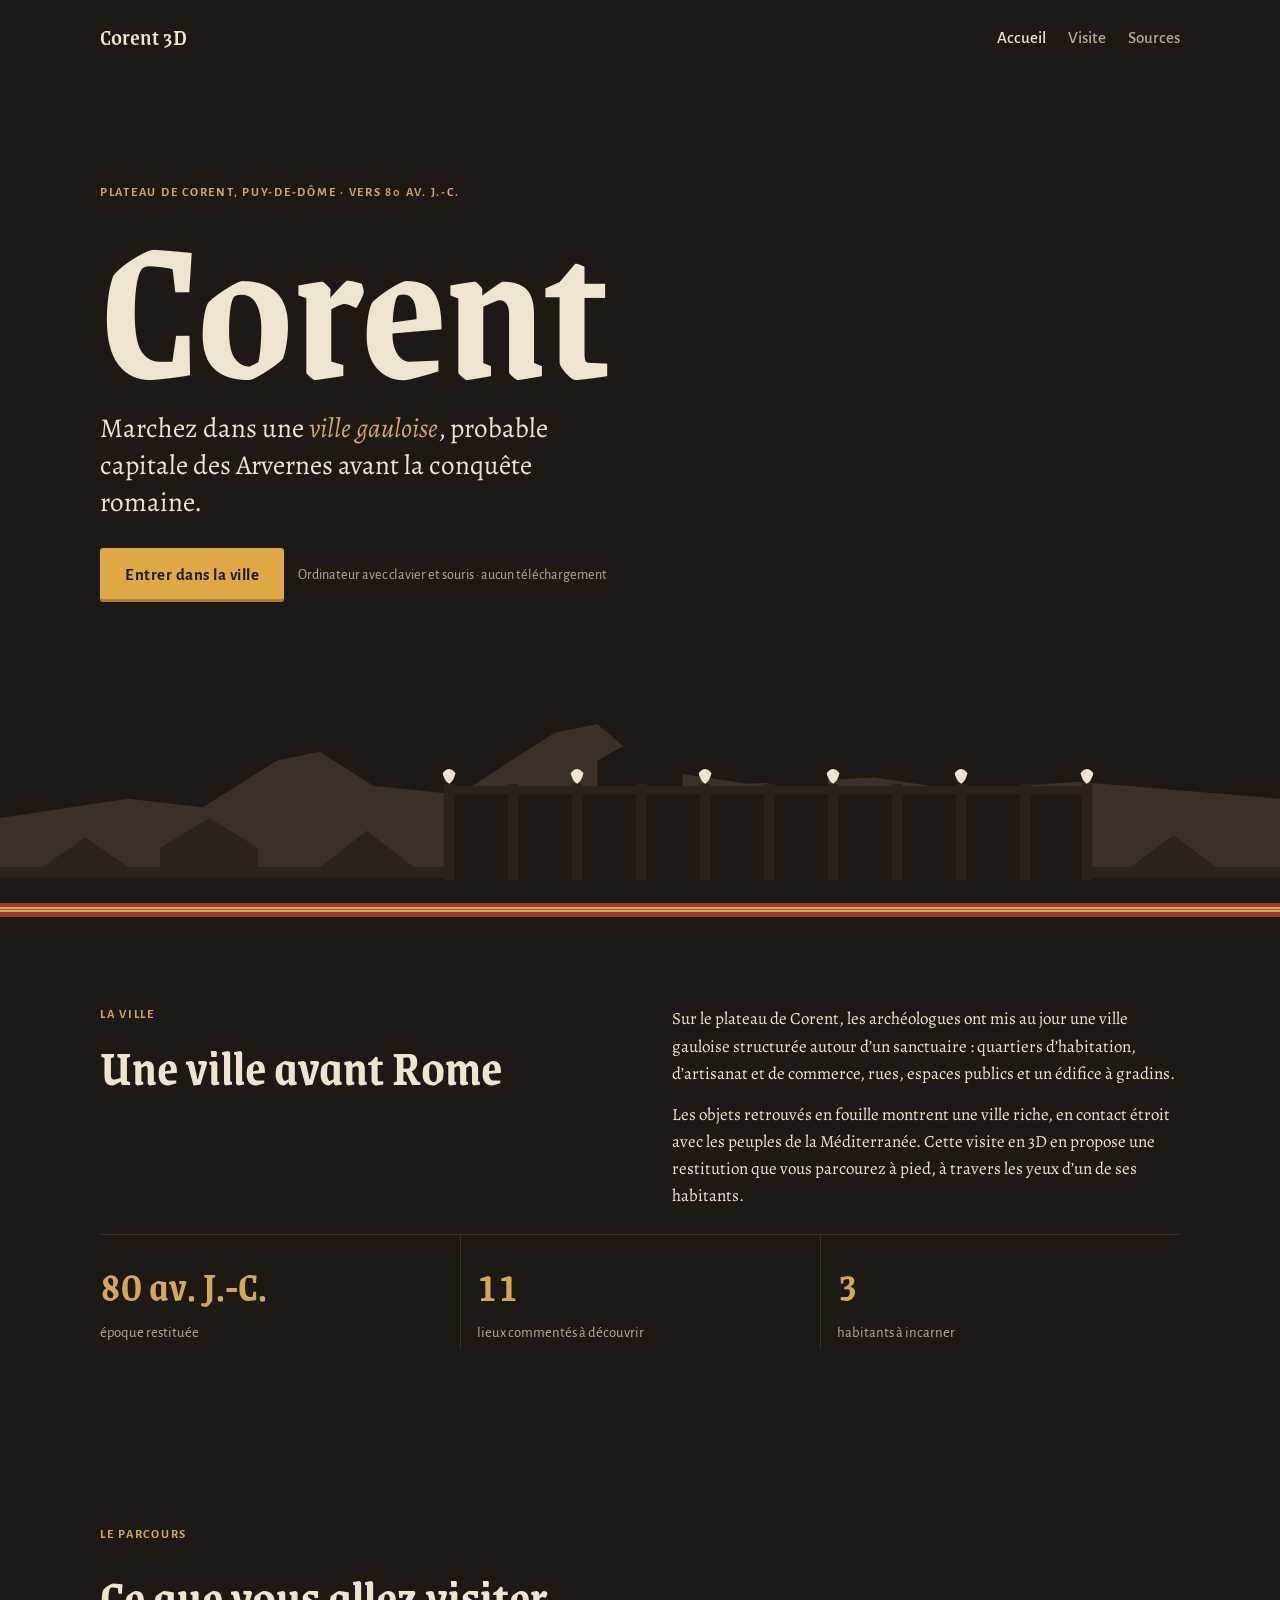
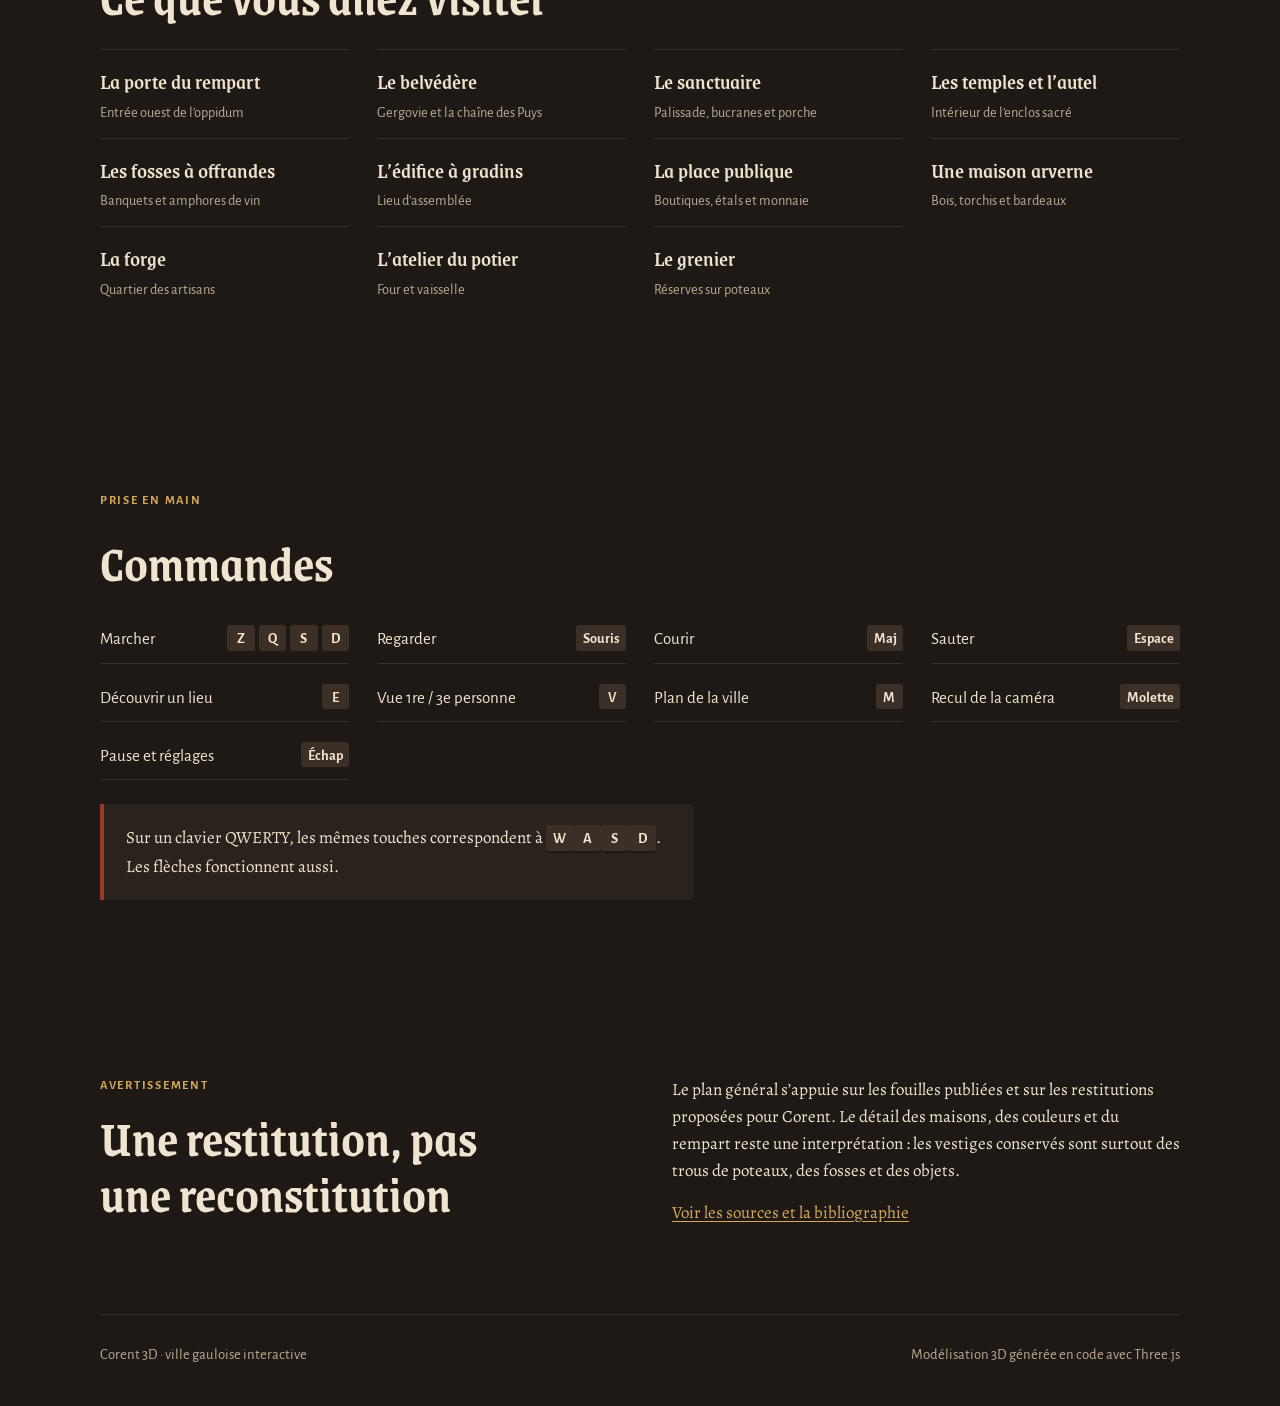
==== index.html @ 4a15357b "Add files via upload" ====
<!doctype html>
<html lang="fr">
<head>
  <meta charset="utf-8">
  <meta name="viewport" content="width=device-width, initial-scale=1, viewport-fit=cover">
  <title>Corent 3D</title>
  <meta name="claude:viewport-fit-sides" content="cover">
  <meta name="description" content="Incarnez un habitant de Corent et parcourez en 3D la ville gauloise des Arvernes, vers 80 av. J.-C.">
  <link rel="preconnect" href="https://fonts.googleapis.com">
  <link rel="preconnect" href="https://fonts.gstatic.com" crossorigin>
  <link rel="stylesheet" href="https://fonts.googleapis.com/css2?family=Alegreya:ital,wght@0,400;0,600;1,400&family=Alegreya+Sans:wght@500;700&family=Grenze:wght@500;600&display=swap">
  <link rel="stylesheet" href="css/commun.css">
  <link rel="stylesheet" href="css/site.css">
</head>
<body>
  <div class="page">
    <header class="entete conteneur">
      <a class="marque" href="index.html">Corent 3D</a>
      <nav class="nav" aria-label="Navigation principale">
        <a href="index.html" aria-current="page">Accueil</a>
        <a href="jeu.html">Visite</a>
        <a href="a-propos.html">Sources</a>
      </nav>
    </header>

    <section class="ouverture conteneur">
      <p class="etiquette">Plateau de Corent, Puy-de-Dôme · vers 80 av. J.-C.</p>
      <h1>Corent</h1>
      <p class="sous-titre">Marchez dans une <em>ville gauloise</em>, probable capitale des Arvernes avant la conquête romaine.</p>
      <div class="actions">
        <a class="bouton" href="jeu.html">Entrer dans la ville</a>
        <small>Ordinateur avec clavier et souris · aucun téléchargement</small>
      </div>
    </section>
  </div>

  <svg class="silhouette" viewBox="0 0 1200 230" preserveAspectRatio="xMidYMax slice" role="img" aria-label="Silhouette de la ville : toits, palissade du sanctuaire et volcans au loin">
    <path d="M0 150 L120 132 L190 140 L260 96 L300 88 L350 120 L430 128 L520 70 L560 62 L610 104 L700 118 L820 112 L900 124 L1010 116 L1200 132 L1200 230 L0 230 Z" fill="#3a3028"/>
    <path d="M0 196 L40 196 L80 168 L120 196 L150 196 L150 178 L196 150 L242 178 L242 196 L300 196 L344 162 L388 196 L420 196 L420 120 L1020 120 L1020 196 L1060 196 L1100 166 L1140 196 L1200 196 L1200 230 L0 230 Z" fill="#2a231d"/>
    <g fill="#1e1915">
      <rect x="0" y="206" width="1200" height="24"/>
      <path d="M560 120 L560 96 L600 74 L640 96 L640 120 Z"/>
      <path d="M720 120 L720 104 L748 88 L776 104 L776 120 Z"/>
    </g>
    <g fill="#1e1915">
      <rect x="420" y="128" width="600" height="80"/>
    </g>
    <g fill="#2a231d">
      <rect x="416" y="118" width="10" height="90"/><rect x="476" y="118" width="10" height="90"/><rect x="536" y="118" width="10" height="90"/>
      <rect x="596" y="118" width="10" height="90"/><rect x="656" y="118" width="10" height="90"/><rect x="716" y="118" width="10" height="90"/>
      <rect x="776" y="118" width="10" height="90"/><rect x="836" y="118" width="10" height="90"/><rect x="896" y="118" width="10" height="90"/>
      <rect x="956" y="118" width="10" height="90"/><rect x="1014" y="118" width="10" height="90"/>
    </g>
    <g fill="#efe4cf">
      <path d="M415 108 q6 -8 12 0 q-2 8 -6 10 q-4 -2 -6 -10 Z"/><path d="M535 108 q6 -8 12 0 q-2 8 -6 10 q-4 -2 -6 -10 Z"/>
      <path d="M655 108 q6 -8 12 0 q-2 8 -6 10 q-4 -2 -6 -10 Z"/><path d="M775 108 q6 -8 12 0 q-2 8 -6 10 q-4 -2 -6 -10 Z"/>
      <path d="M895 108 q6 -8 12 0 q-2 8 -6 10 q-4 -2 -6 -10 Z"/><path d="M1013 108 q6 -8 12 0 q-2 8 -6 10 q-4 -2 -6 -10 Z"/>
    </g>
  </svg>
  <div class="bandes" aria-hidden="true"></div>

  <main class="page">
    <section class="section conteneur">
      <div class="deux-colonnes">
        <div>
          <p class="etiquette">La ville</p>
          <h2>Une ville avant Rome</h2>
        </div>
        <div class="lecture">
          <p>Sur le plateau de Corent, les archéologues ont mis au jour une ville gauloise structurée autour d’un sanctuaire : quartiers d’habitation, d’artisanat et de commerce, rues, espaces publics et un édifice à gradins.</p>
          <p>Les objets retrouvés en fouille montrent une ville riche, en contact étroit avec les peuples de la Méditerranée. Cette visite en 3D en propose une restitution que vous parcourez à pied, à travers les yeux d’un de ses habitants.</p>
        </div>
      </div>
      <div class="chiffres">
        <div class="chiffre"><strong>80 av. J.-C.</strong><span>époque restituée</span></div>
        <div class="chiffre"><strong>11</strong><span>lieux commentés à découvrir</span></div>
        <div class="chiffre"><strong>3</strong><span>habitants à incarner</span></div>
      </div>
    </section>

    <section class="section conteneur">
      <p class="etiquette">Le parcours</p>
      <h2>Ce que vous allez visiter</h2>
      <ul class="lieux">
        <li><strong>La porte du rempart</strong><span>Entrée ouest de l’oppidum</span></li>
        <li><strong>Le belvédère</strong><span>Gergovie et la chaîne des Puys</span></li>
        <li><strong>Le sanctuaire</strong><span>Palissade, bucranes et porche</span></li>
        <li><strong>Les temples et l’autel</strong><span>Intérieur de l’enclos sacré</span></li>
        <li><strong>Les fosses à offrandes</strong><span>Banquets et amphores de vin</span></li>
        <li><strong>L’édifice à gradins</strong><span>Lieu d’assemblée</span></li>
        <li><strong>La place publique</strong><span>Boutiques, étals et monnaie</span></li>
        <li><strong>Une maison arverne</strong><span>Bois, torchis et bardeaux</span></li>
        <li><strong>La forge</strong><span>Quartier des artisans</span></li>
        <li><strong>L’atelier du potier</strong><span>Four et vaisselle</span></li>
        <li><strong>Le grenier</strong><span>Réserves sur poteaux</span></li>
      </ul>
    </section>

    <section class="section conteneur">
      <p class="etiquette">Prise en main</p>
      <h2>Commandes</h2>
      <dl class="commandes">
        <div><dt>Marcher</dt><dd><kbd>Z</kbd><kbd>Q</kbd><kbd>S</kbd><kbd>D</kbd></dd></div>
        <div><dt>Regarder</dt><dd><kbd>Souris</kbd></dd></div>
        <div><dt>Courir</dt><dd><kbd>Maj</kbd></dd></div>
        <div><dt>Sauter</dt><dd><kbd>Espace</kbd></dd></div>
        <div><dt>Découvrir un lieu</dt><dd><kbd>E</kbd></dd></div>
        <div><dt>Vue 1re / 3e personne</dt><dd><kbd>V</kbd></dd></div>
        <div><dt>Plan de la ville</dt><dd><kbd>M</kbd></dd></div>
        <div><dt>Recul de la caméra</dt><dd><kbd>Molette</kbd></dd></div>
        <div><dt>Pause et réglages</dt><dd><kbd>Échap</kbd></dd></div>
      </dl>
      <p class="note lecture">Sur un clavier QWERTY, les mêmes touches correspondent à <kbd>W</kbd><kbd>A</kbd><kbd>S</kbd><kbd>D</kbd>. Les flèches fonctionnent aussi.</p>
    </section>

    <section class="section conteneur">
      <div class="deux-colonnes">
        <div>
          <p class="etiquette">Avertissement</p>
          <h2>Une restitution, pas une reconstitution</h2>
        </div>
        <div class="lecture">
          <p>Le plan général s’appuie sur les fouilles publiées et sur les restitutions proposées pour Corent. Le détail des maisons, des couleurs et du rempart reste une interprétation : les vestiges conservés sont surtout des trous de poteaux, des fosses et des objets.</p>
          <p><a href="a-propos.html">Voir les sources et la bibliographie</a></p>
        </div>
      </div>
    </section>
  </main>

  <footer class="page">
    <div class="pied conteneur">
      <span>Corent 3D · ville gauloise interactive</span>
      <span>Modélisation 3D générée en code avec Three.js</span>
    </div>
  </footer>
</body>
</html>
---- css/commun.css ----
/* commun.css — identité visuelle partagée par toutes les pages.
   Concept : l'enduit des murs de Corent. Fond de bois brûlé, texte couleur chaux,
   ocre et rouge des bandes peintes, bronze pour ce qui s'active. */
:root {
  --bois: #1e1915;          /* fond : bois noirci */
  --bois-2: #2a231d;        /* surfaces */
  --bois-3: #3a3028;        /* bordures, séparations */
  --chaux: #efe4cf;         /* texte principal */
  --chaux-2: #b9ab93;       /* texte secondaire */
  --ocre: #d4a85a;          /* enduit ocre */
  --rouge: #9b3a27;         /* bande rouge */
  --bronze: #e0a948;        /* actions, éléments actifs */
  --font-titre: "Grenze", "Palatino Linotype", Palatino, Georgia, serif;
  --font-texte: "Alegreya", Georgia, "Times New Roman", serif;
  --font-ui: "Alegreya Sans", "Segoe UI", system-ui, sans-serif;
  color-scheme: dark;
}

* { box-sizing: border-box; }
[hidden] { display: none !important; }

html { background: var(--bois); }
body {
  margin: 0;
  background: var(--bois);
  color: var(--chaux);
  font-family: var(--font-texte);
  font-size: 1.0625rem;
  line-height: 1.6;
}

h1, h2, h3 { font-family: var(--font-titre); font-weight: 600; line-height: 1.1; text-wrap: balance; margin: 0; }

a { color: var(--ocre); text-underline-offset: 3px; }
a:hover { color: var(--bronze); }

:focus-visible { outline: 2px solid var(--bronze); outline-offset: 3px; }

/* bandeau peint : motif des murs enduits de la place */
.bandes {
  height: 14px;
  background: linear-gradient(to bottom,
    var(--rouge) 0 30%, var(--ocre) 30% 44%, #a5583a 44% 52%, var(--ocre) 52% 66%, var(--rouge) 66% 100%);
}

.bouton {
  display: inline-flex; align-items: center; justify-content: center; gap: 0.6em;
  font-family: var(--font-ui); font-weight: 700; font-size: 1.05rem; letter-spacing: 0.03em;
  color: var(--bois); background: var(--bronze);
  border: 0; border-radius: 3px; padding: 0.8em 1.5em;
  text-decoration: none; cursor: pointer;
  box-shadow: inset 0 -3px 0 rgba(0,0,0,0.25);
  transition: transform 0.15s ease, background 0.15s ease;
}
.bouton:hover { background: #f0bb5a; color: var(--bois); transform: translateY(-1px); }
.bouton-discret {
  background: transparent; color: var(--chaux); box-shadow: inset 0 0 0 1px var(--bois-3);
}
.bouton-discret:hover { background: var(--bois-2); color: var(--chaux); }

kbd {
  display: inline-block; min-width: 1.9em; padding: 0.15em 0.45em;
  font-family: var(--font-ui); font-weight: 700; font-size: 0.85em; text-align: center;
  color: var(--chaux); background: var(--bois-3);
  border-radius: 3px; box-shadow: inset 0 -2px 0 rgba(0,0,0,0.45);
}

.etiquette {
  font-family: var(--font-ui); font-weight: 700; font-size: 0.78rem;
  letter-spacing: 0.14em; text-transform: uppercase; color: var(--ocre);
}

@media (prefers-reduced-motion: reduce) {
  *, *::before, *::after { animation: none !important; transition: none !important; }
}
---- css/site.css ----
/* site.css — pages d'accueil et « à propos ». Mise en page : une colonne de lecture,
   un bandeau d'ouverture sur la silhouette des toits, des sections séparées par le motif peint. */
.page { padding-left: max(16px, env(safe-area-inset-left, 0px)); padding-right: max(16px, env(safe-area-inset-right, 0px)); }
.conteneur { max-width: 1080px; margin: 0 auto; }
.lecture { max-width: 66ch; }

.entete {
  display: flex; justify-content: space-between; align-items: center; gap: 16px;
  padding-block: 18px;
  font-family: var(--font-ui); font-weight: 500;
}
.marque { font-family: var(--font-titre); font-size: 1.5rem; color: var(--chaux); text-decoration: none; }
.nav { display: flex; gap: 22px; }
.nav a { color: var(--chaux-2); text-decoration: none; }
.nav a:hover, .nav a[aria-current="page"] { color: var(--chaux); }

/* ouverture */
.ouverture { position: relative; padding-block: clamp(40px, 9vw, 96px) 0; }
.ouverture h1 {
  font-size: clamp(5rem, 19vw, 13rem); line-height: 0.85; letter-spacing: -0.01em;
  color: var(--chaux);
}
.ouverture .sous-titre {
  margin: 18px 0 0; max-width: 34ch;
  font-family: var(--font-texte); font-size: clamp(1.25rem, 2.6vw, 1.7rem); line-height: 1.35; color: var(--chaux);
}
.ouverture .sous-titre em { color: var(--ocre); font-style: italic; }
.actions { display: flex; flex-wrap: wrap; gap: 14px; align-items: center; margin-top: 28px; }
.actions small { font-family: var(--font-ui); color: var(--chaux-2); }

.silhouette { display: block; width: 100%; height: auto; margin-top: clamp(28px, 6vw, 56px); }

/* sections */
.section { padding-block: clamp(48px, 8vw, 88px); display: grid; gap: 24px; }
.section h2 { font-size: clamp(2.2rem, 5vw, 3.2rem); }
.section p { margin: 0; }
.deux-colonnes { display: grid; grid-template-columns: minmax(0, 1fr) minmax(0, 1fr); gap: clamp(24px, 5vw, 64px); align-items: start; }
.deux-colonnes > div { display: grid; gap: 14px; }

.chiffres { display: grid; grid-template-columns: repeat(3, minmax(0, 1fr)); gap: 0; border-top: 1px solid var(--bois-3); }
.chiffre { padding: 18px 16px 4px 0; display: grid; gap: 2px; }
.chiffre + .chiffre { padding-left: 16px; border-left: 1px solid var(--bois-3); }
.chiffre strong { font-family: var(--font-titre); font-size: clamp(1.8rem, 4vw, 2.6rem); font-weight: 600; color: var(--ocre); font-variant-numeric: tabular-nums; }
.chiffre span { font-family: var(--font-ui); font-size: 0.92rem; color: var(--chaux-2); }

.lieux { list-style: none; margin: 0; padding: 0; display: grid; grid-template-columns: repeat(auto-fill, minmax(240px, 1fr)); gap: 0 28px; }
.lieux li { display: grid; gap: 2px; padding: 14px 0; border-top: 1px solid var(--bois-3); }
.lieux strong { font-family: var(--font-titre); font-size: 1.35rem; font-weight: 500; }
.lieux span { font-family: var(--font-ui); font-size: 0.9rem; color: var(--chaux-2); }

.commandes { display: grid; grid-template-columns: repeat(auto-fill, minmax(230px, 1fr)); gap: 10px 28px; margin: 0; }
.commandes div { display: flex; justify-content: space-between; align-items: center; gap: 12px; padding: 10px 0; border-bottom: 1px solid var(--bois-3); }
.commandes dt { font-family: var(--font-ui); color: var(--chaux); }
.commandes dd { margin: 0; display: flex; gap: 4px; }

.note { padding: 20px 22px; background: var(--bois-2); border-left: 4px solid var(--rouge); border-radius: 0 4px 4px 0; }

.sources { display: grid; gap: 10px; padding: 0; margin: 0; list-style: none; }
.sources li { padding-left: 18px; position: relative; }
.sources li::before { content: ""; position: absolute; left: 0; top: 0.7em; width: 8px; height: 2px; background: var(--ocre); }
.sources em { color: var(--chaux); }

.pied {
  padding-block: 28px 40px; border-top: 1px solid var(--bois-3);
  display: flex; flex-wrap: wrap; justify-content: space-between; gap: 12px;
  font-family: var(--font-ui); font-size: 0.92rem; color: var(--chaux-2);
}

@media (max-width: 720px) {
  .deux-colonnes { grid-template-columns: minmax(0, 1fr); }
  .chiffres { grid-template-columns: minmax(0, 1fr); }
  .chiffre + .chiffre { padding-left: 0; border-left: 0; border-top: 1px solid var(--bois-3); }
  .nav { gap: 14px; }
}
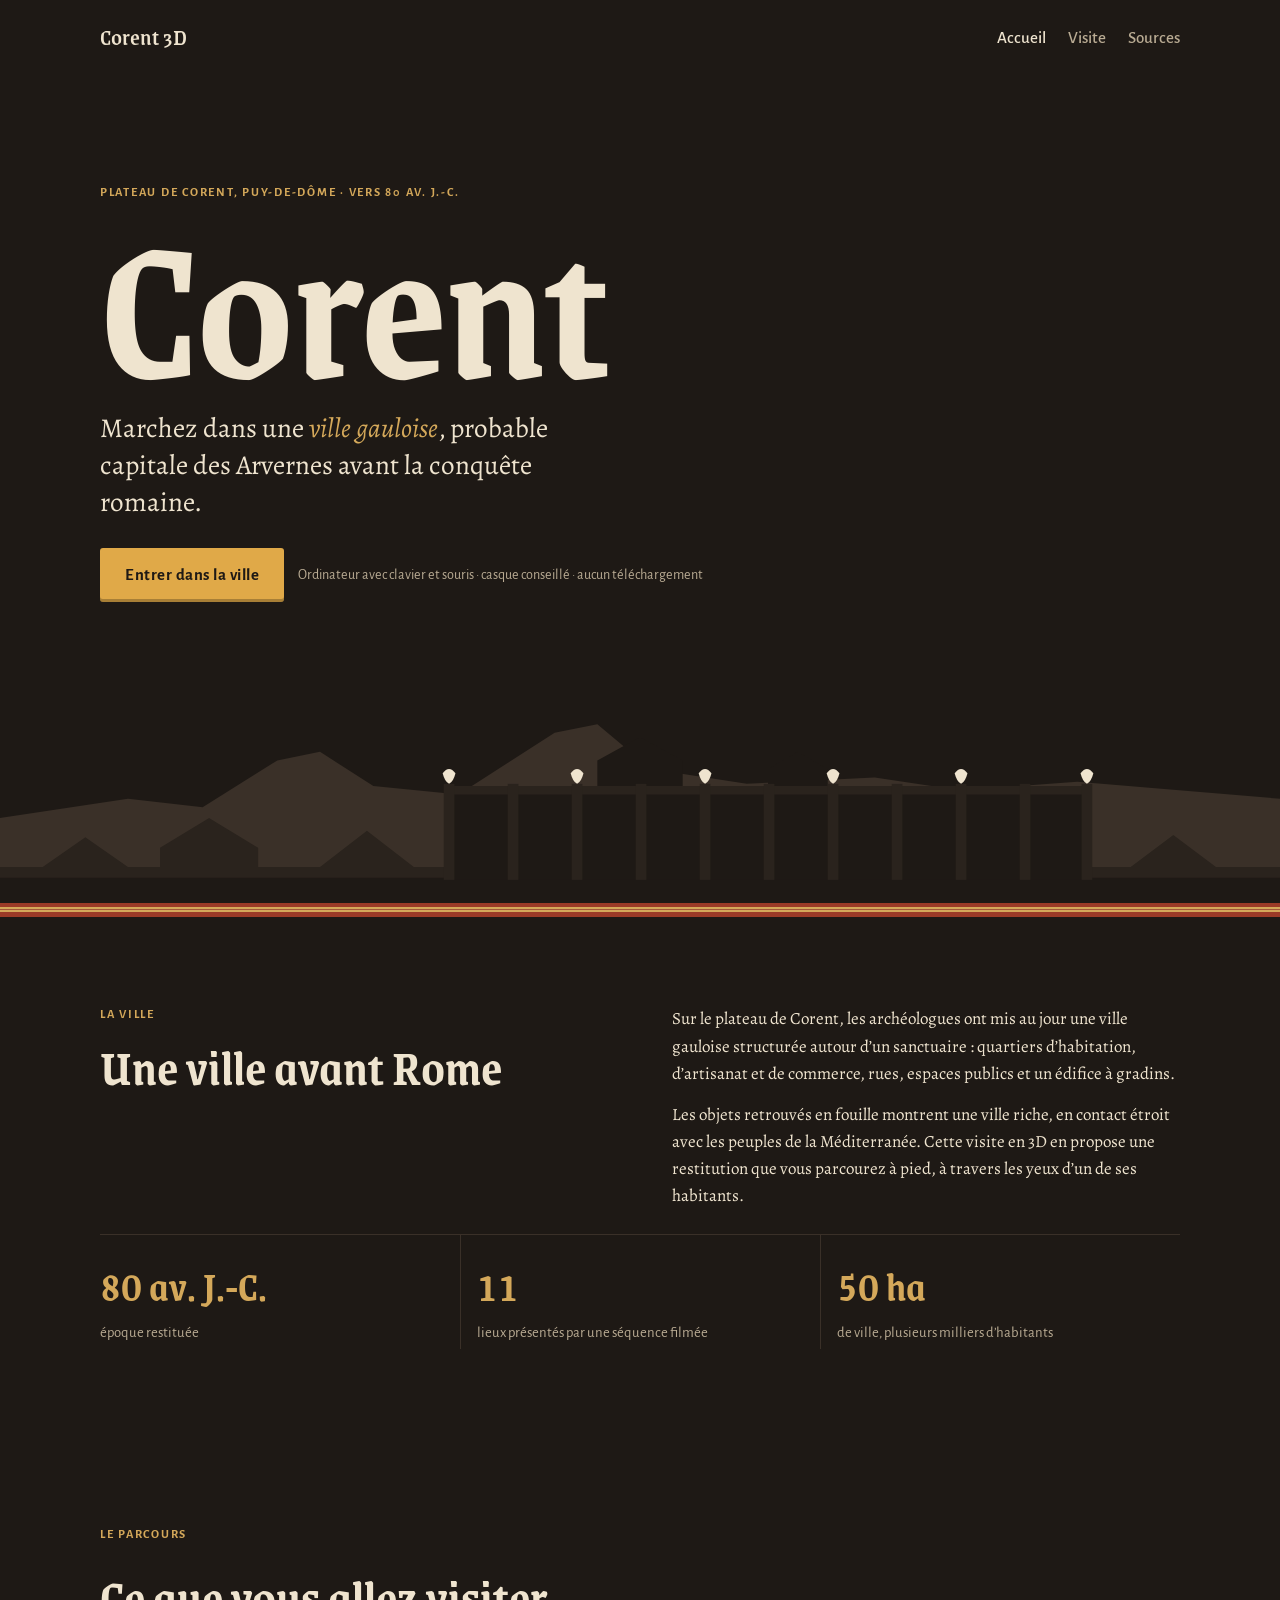
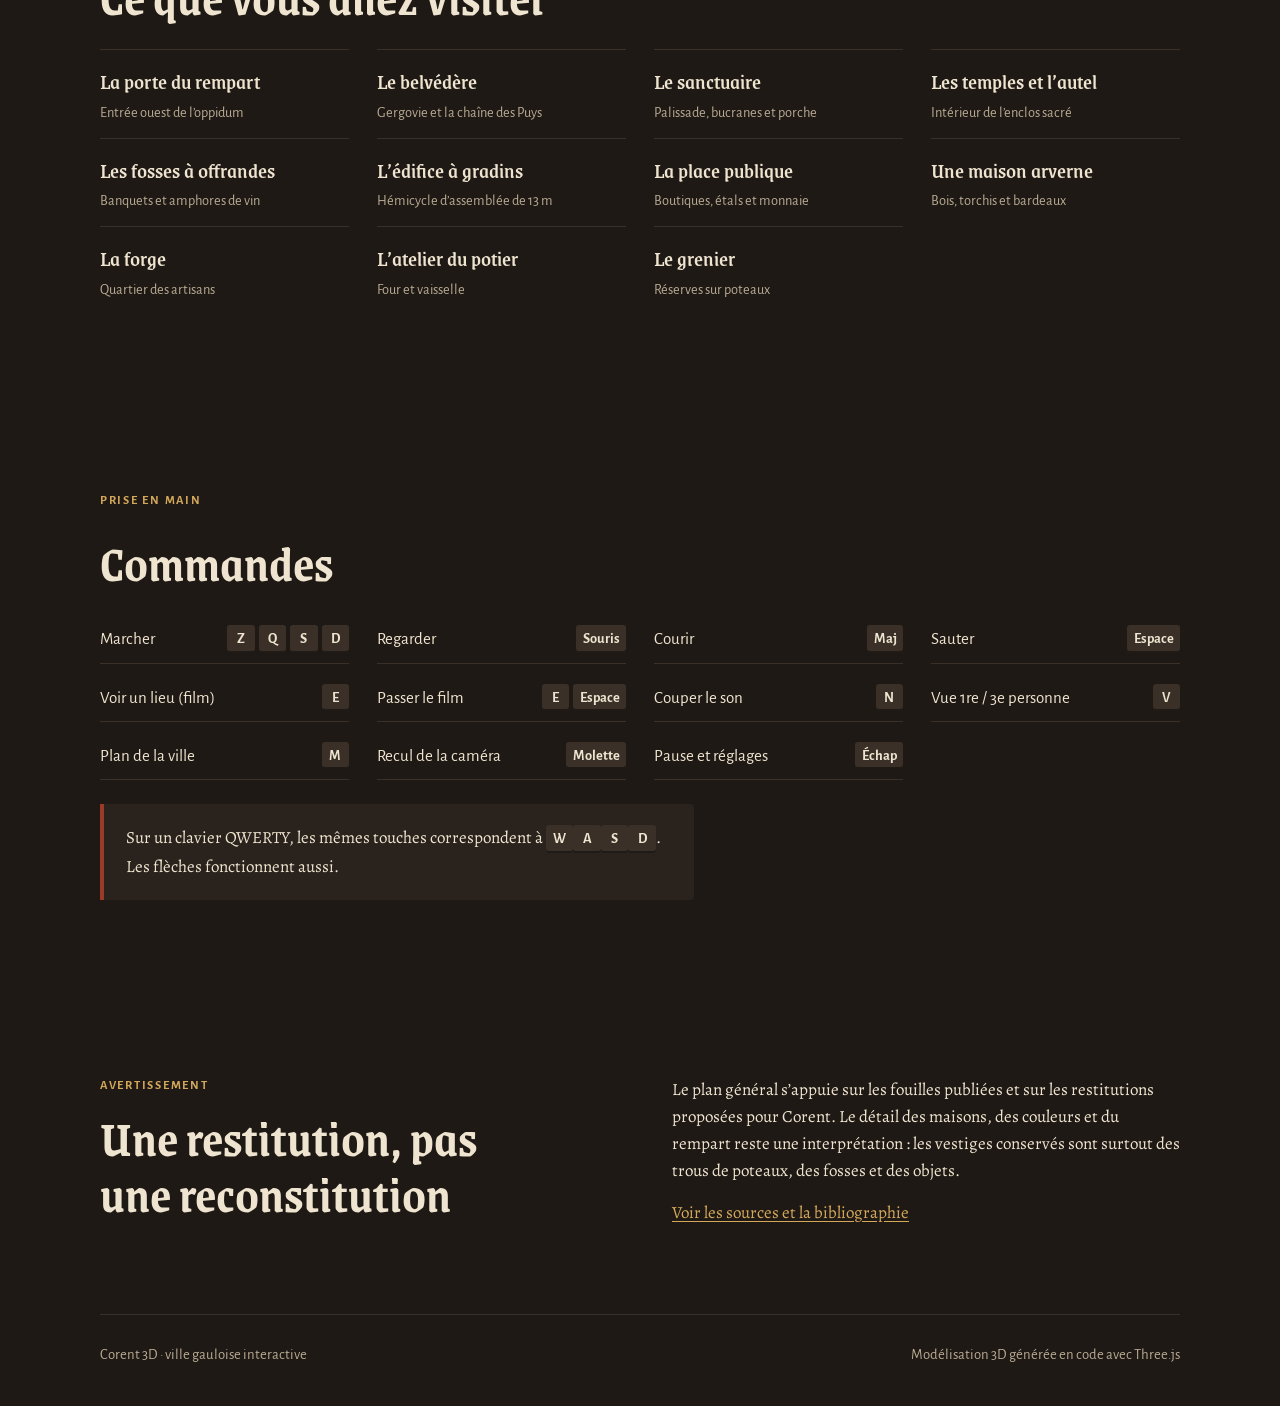
==== commit b253325f: "Add files via upload" ====
--- a/index.html
+++ b/index.html
@@ -29,7 +29,7 @@
       <p class="sous-titre">Marchez dans une <em>ville gauloise</em>, probable capitale des Arvernes avant la conquête romaine.</p>
       <div class="actions">
         <a class="bouton" href="jeu.html">Entrer dans la ville</a>
-        <small>Ordinateur avec clavier et souris · aucun téléchargement</small>
+        <small>Ordinateur avec clavier et souris · casque conseillé · aucun téléchargement</small>
       </div>
     </section>
   </div>
@@ -73,8 +73,8 @@
       </div>
       <div class="chiffres">
         <div class="chiffre"><strong>80 av. J.-C.</strong><span>époque restituée</span></div>
-        <div class="chiffre"><strong>11</strong><span>lieux commentés à découvrir</span></div>
-        <div class="chiffre"><strong>3</strong><span>habitants à incarner</span></div>
+        <div class="chiffre"><strong>11</strong><span>lieux présentés par une séquence filmée</span></div>
+        <div class="chiffre"><strong>50 ha</strong><span>de ville, plusieurs milliers d’habitants</span></div>
       </div>
     </section>
 
@@ -87,7 +87,7 @@
         <li><strong>Le sanctuaire</strong><span>Palissade, bucranes et porche</span></li>
         <li><strong>Les temples et l’autel</strong><span>Intérieur de l’enclos sacré</span></li>
         <li><strong>Les fosses à offrandes</strong><span>Banquets et amphores de vin</span></li>
-        <li><strong>L’édifice à gradins</strong><span>Lieu d’assemblée</span></li>
+        <li><strong>L’édifice à gradins</strong><span>Hémicycle d’assemblée de 13 m</span></li>
         <li><strong>La place publique</strong><span>Boutiques, étals et monnaie</span></li>
         <li><strong>Une maison arverne</strong><span>Bois, torchis et bardeaux</span></li>
         <li><strong>La forge</strong><span>Quartier des artisans</span></li>
@@ -104,7 +104,9 @@
         <div><dt>Regarder</dt><dd><kbd>Souris</kbd></dd></div>
         <div><dt>Courir</dt><dd><kbd>Maj</kbd></dd></div>
         <div><dt>Sauter</dt><dd><kbd>Espace</kbd></dd></div>
-        <div><dt>Découvrir un lieu</dt><dd><kbd>E</kbd></dd></div>
+        <div><dt>Voir un lieu (film)</dt><dd><kbd>E</kbd></dd></div>
+        <div><dt>Passer le film</dt><dd><kbd>E</kbd><kbd>Espace</kbd></dd></div>
+        <div><dt>Couper le son</dt><dd><kbd>N</kbd></dd></div>
         <div><dt>Vue 1re / 3e personne</dt><dd><kbd>V</kbd></dd></div>
         <div><dt>Plan de la ville</dt><dd><kbd>M</kbd></dd></div>
         <div><dt>Recul de la caméra</dt><dd><kbd>Molette</kbd></dd></div>
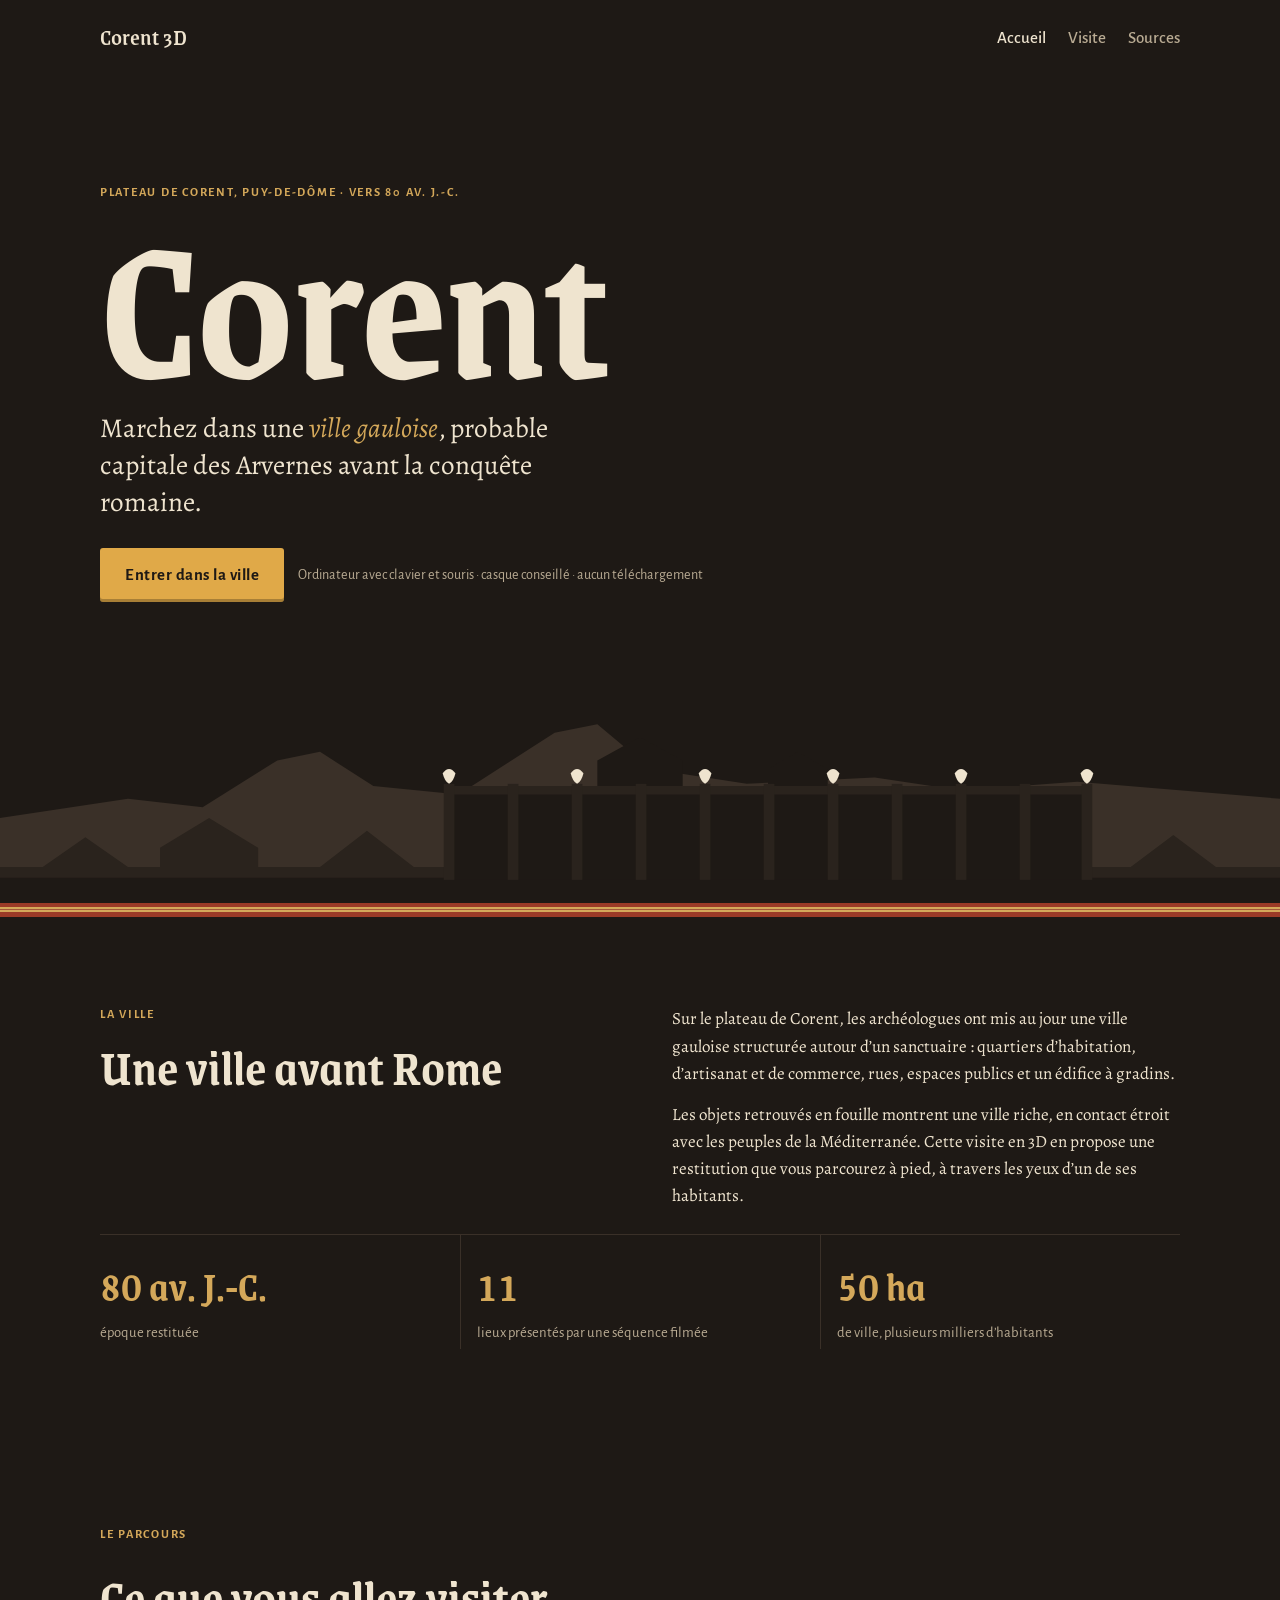
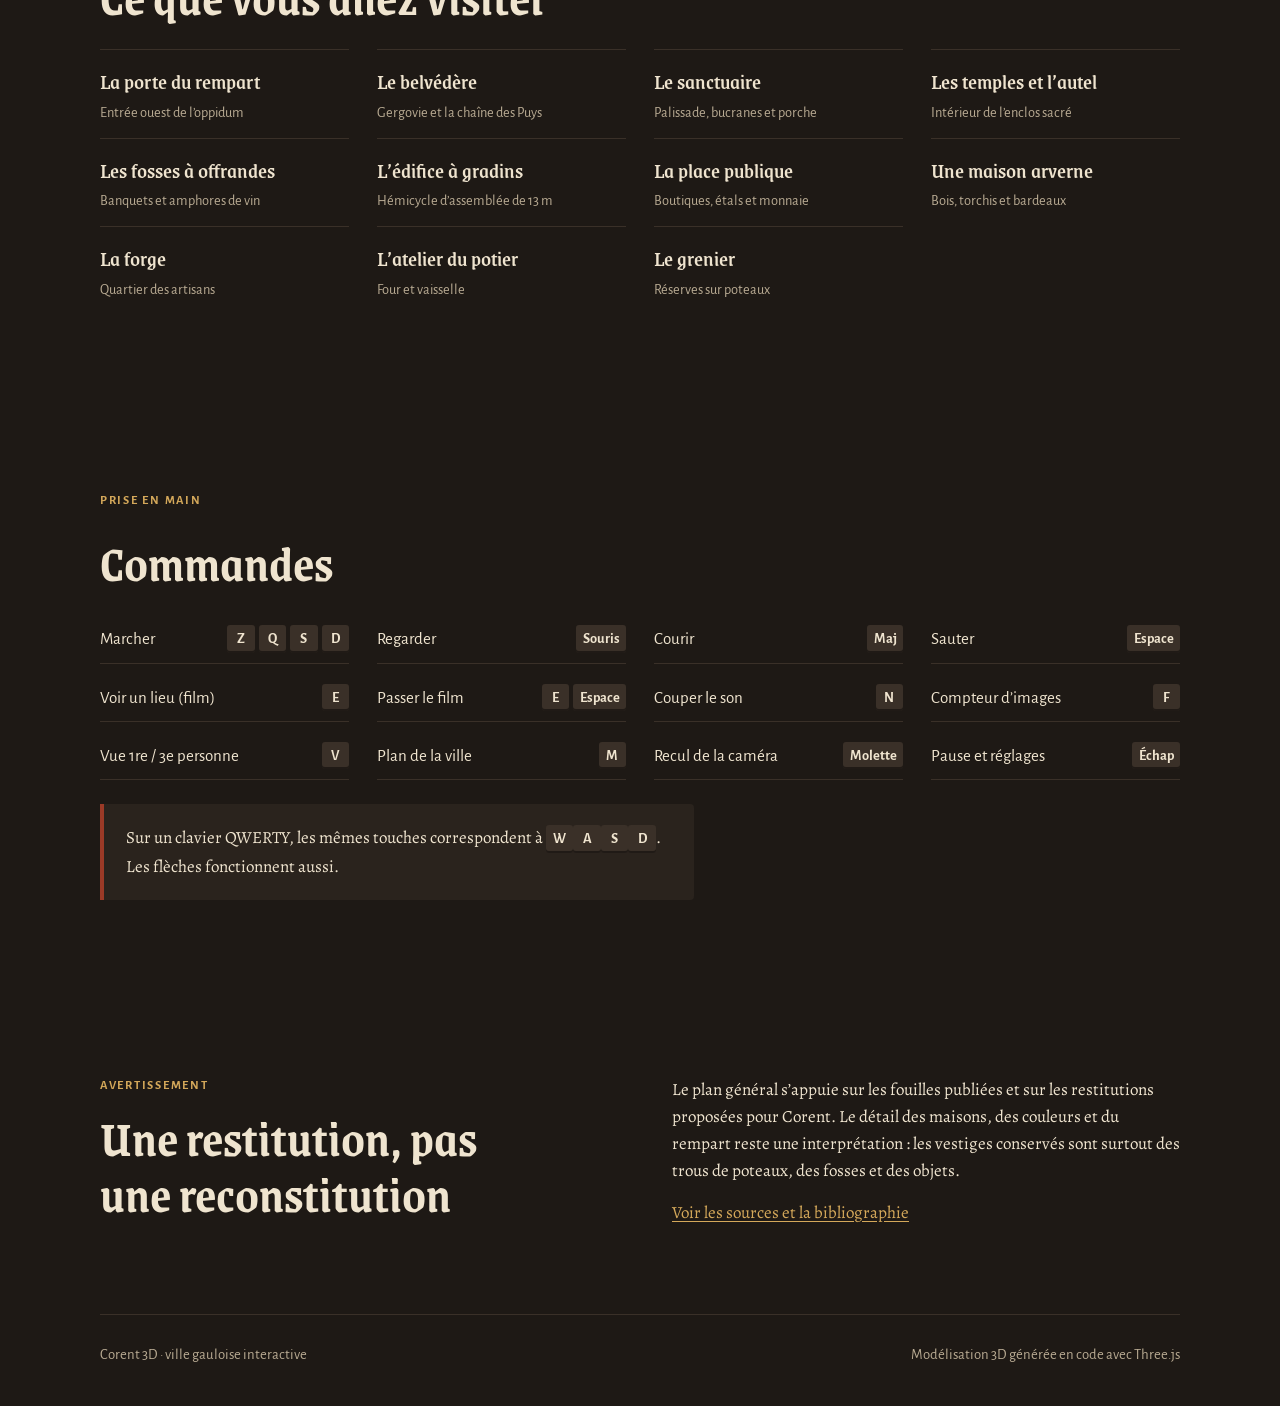
==== commit 26a8d8db: "Add files via upload" ====
--- a/index.html
+++ b/index.html
@@ -107,6 +107,7 @@
         <div><dt>Voir un lieu (film)</dt><dd><kbd>E</kbd></dd></div>
         <div><dt>Passer le film</dt><dd><kbd>E</kbd><kbd>Espace</kbd></dd></div>
         <div><dt>Couper le son</dt><dd><kbd>N</kbd></dd></div>
+        <div><dt>Compteur d’images</dt><dd><kbd>F</kbd></dd></div>
         <div><dt>Vue 1re / 3e personne</dt><dd><kbd>V</kbd></dd></div>
         <div><dt>Plan de la ville</dt><dd><kbd>M</kbd></dd></div>
         <div><dt>Recul de la caméra</dt><dd><kbd>Molette</kbd></dd></div>
--- a/css/commun.css
+++ b/css/commun.css
@@ -1,4 +1,4 @@
-/* commun.css — identité visuelle partagée par toutes les pages.
+/* commun.css : identité visuelle partagée par toutes les pages.
    Concept : l'enduit des murs de Corent. Fond de bois brûlé, texte couleur chaux,
    ocre et rouge des bandes peintes, bronze pour ce qui s'active. */
 :root {
--- a/css/site.css
+++ b/css/site.css
@@ -1,4 +1,4 @@
-/* site.css — pages d'accueil et « à propos ». Mise en page : une colonne de lecture,
+/* site.css : pages d'accueil et « à propos ». Mise en page : une colonne de lecture,
    un bandeau d'ouverture sur la silhouette des toits, des sections séparées par le motif peint. */
 .page { padding-left: max(16px, env(safe-area-inset-left, 0px)); padding-right: max(16px, env(safe-area-inset-right, 0px)); }
 .conteneur { max-width: 1080px; margin: 0 auto; }
